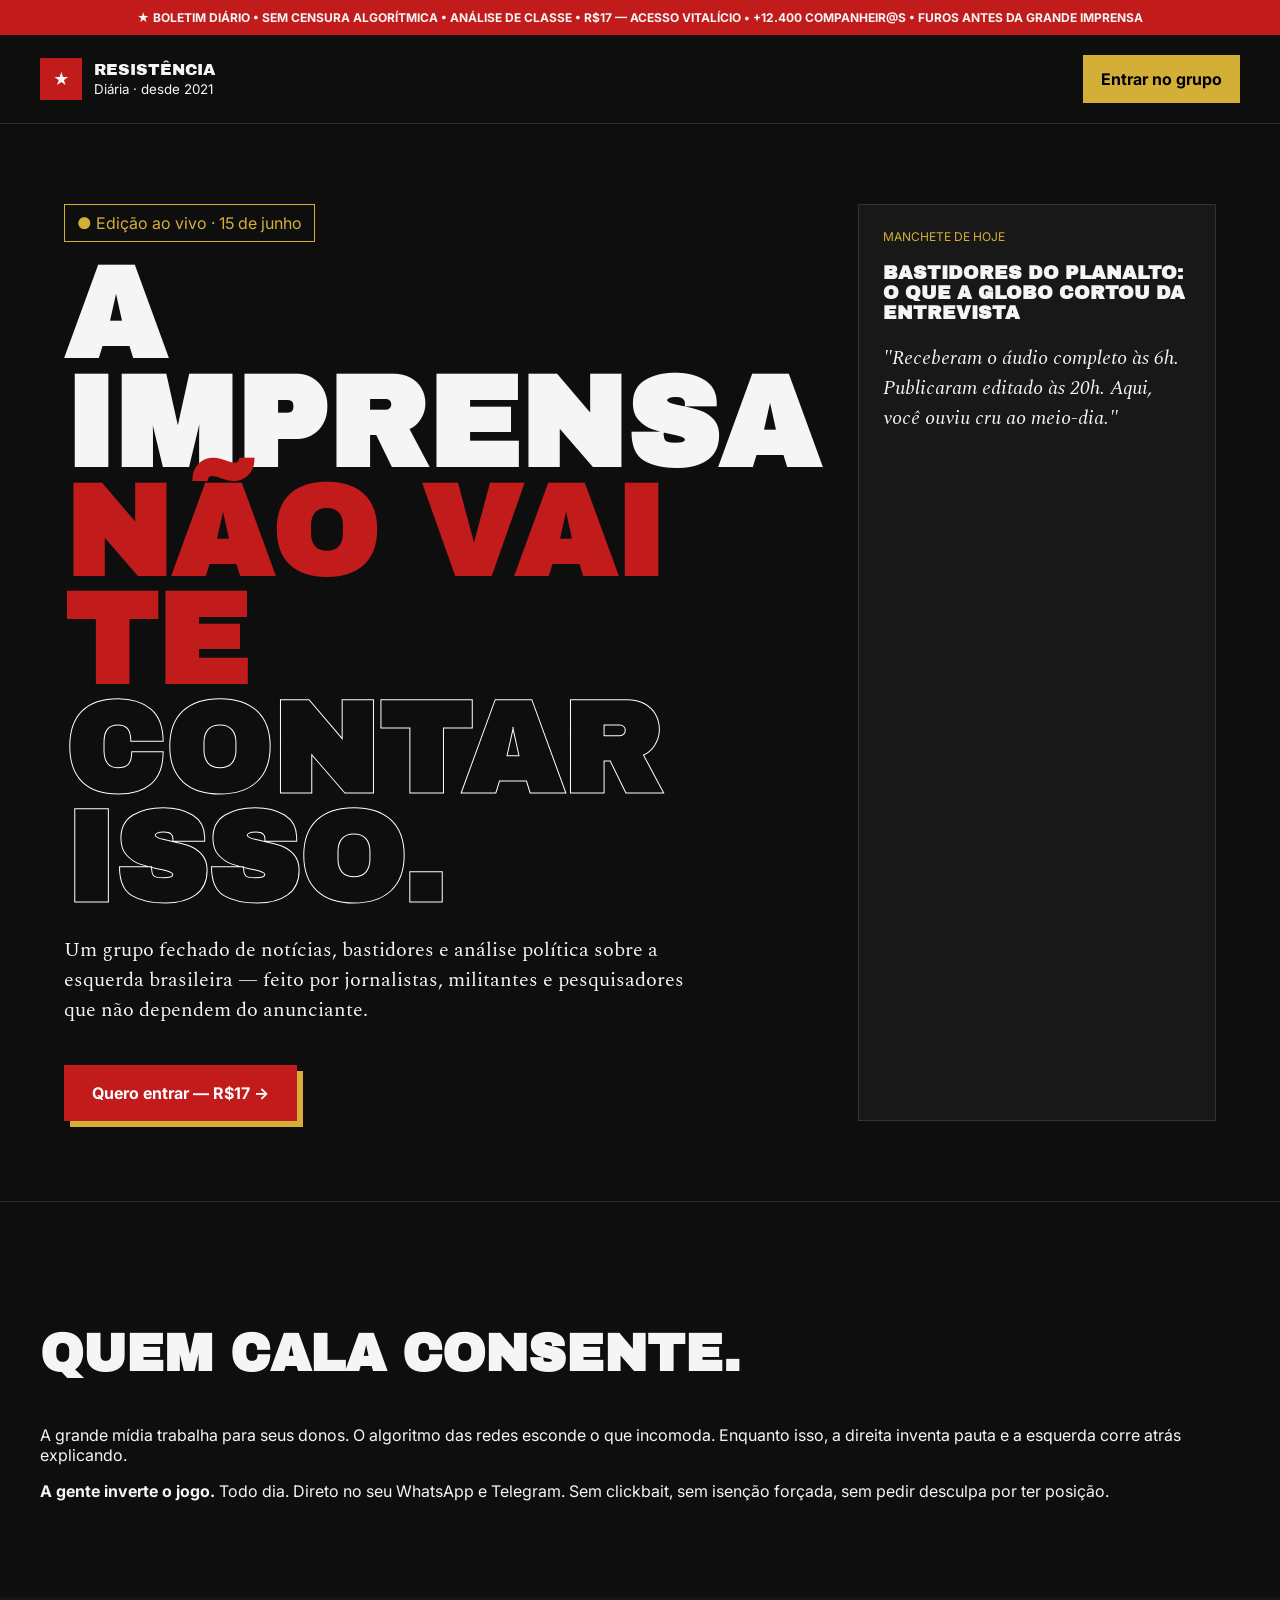
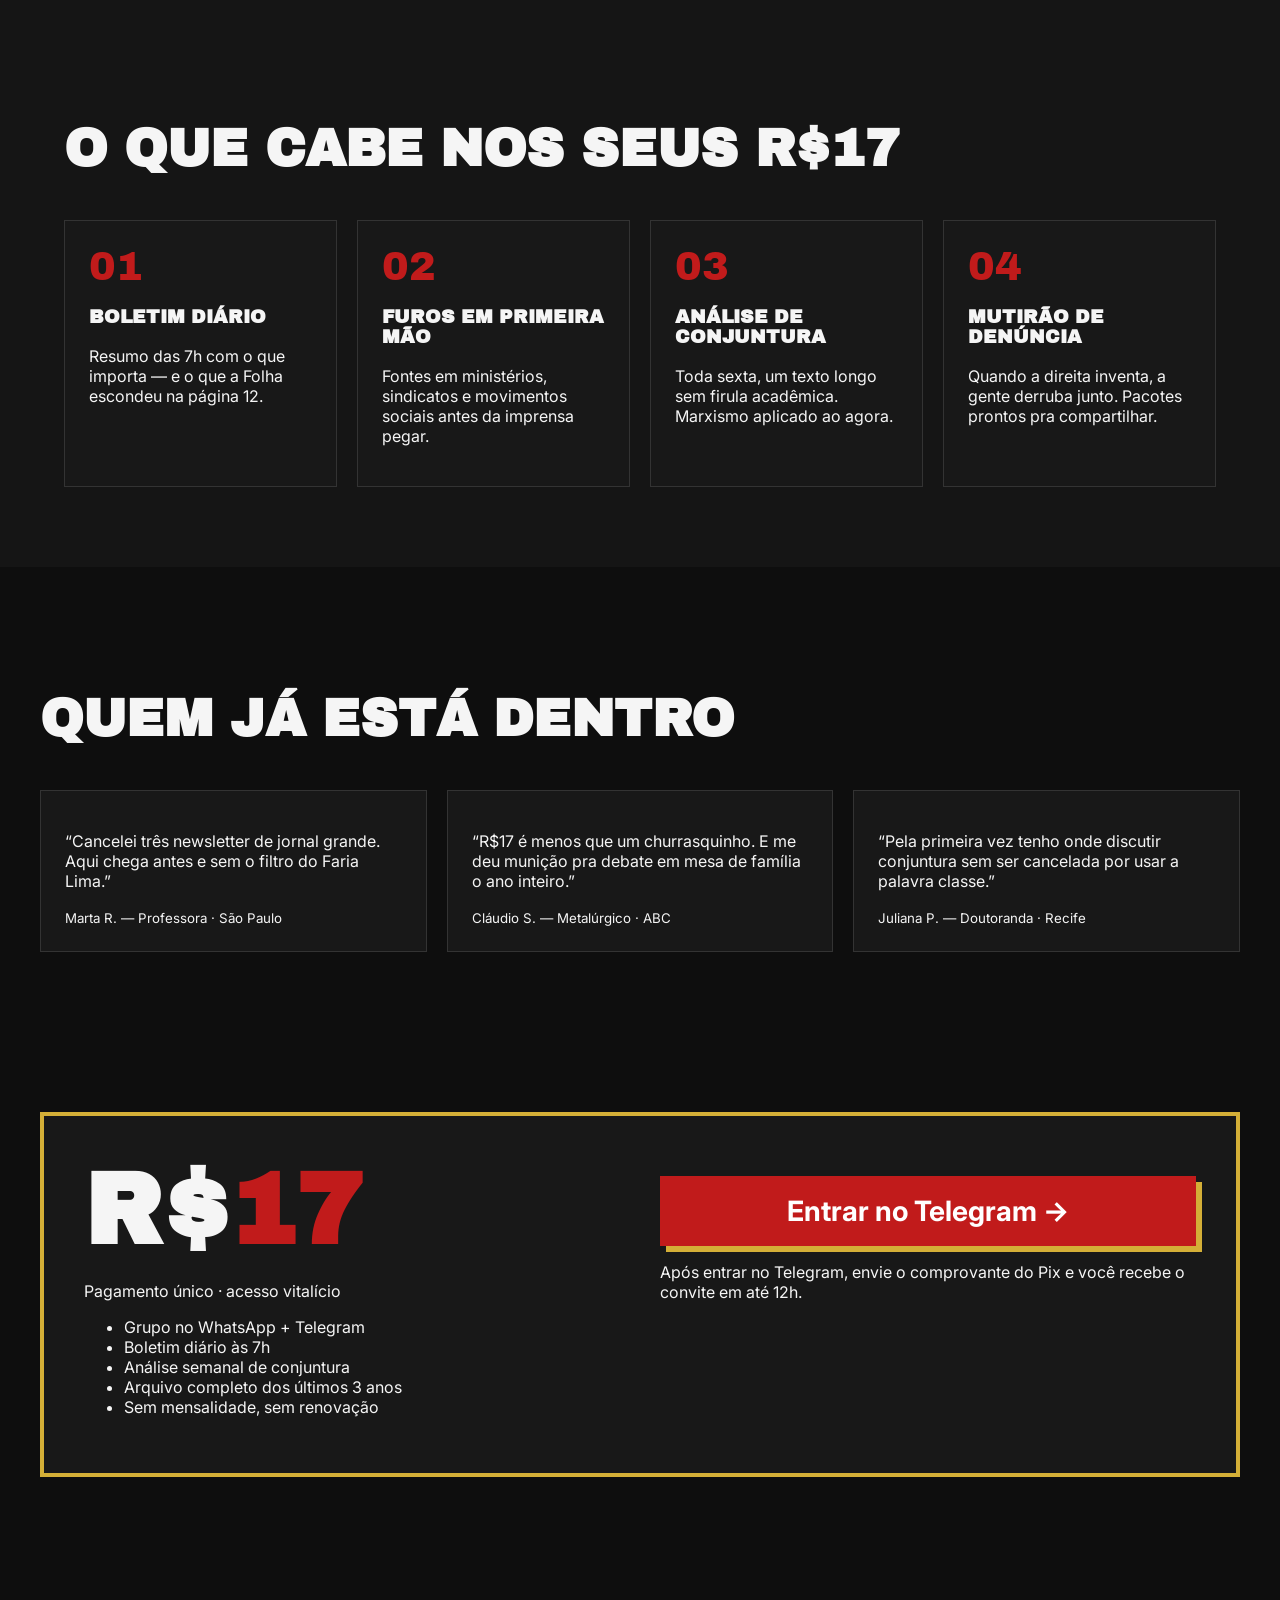
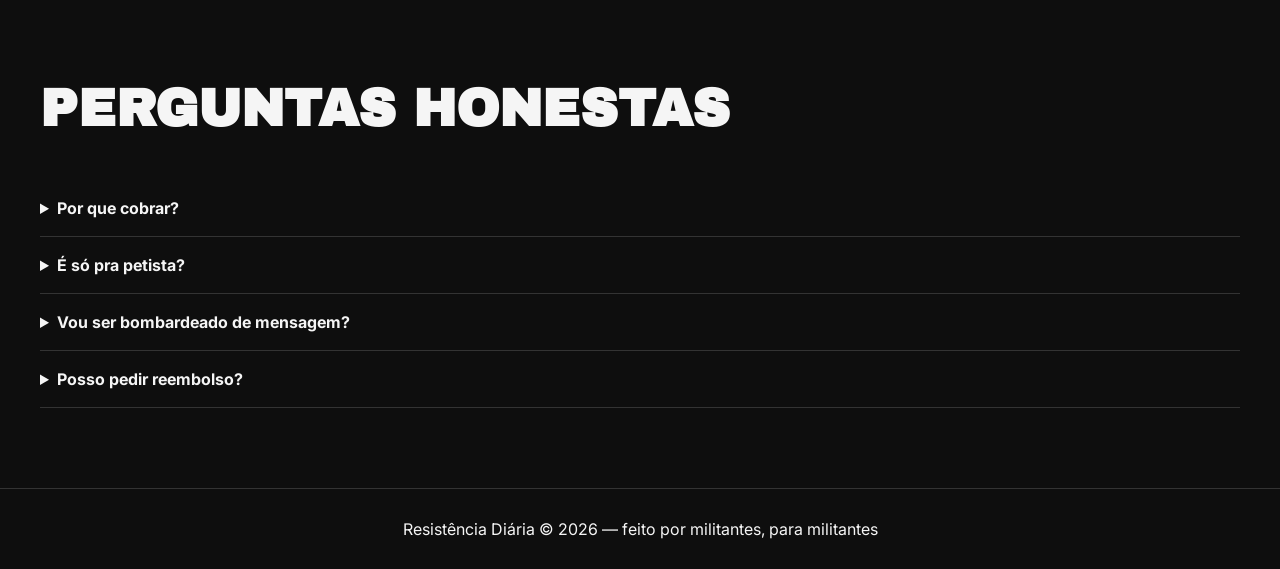
==== index.html @ 7bcd00c2 "Rename resistencia-diaria-completo.html to index.html" ====
<!DOCTYPE html>
<html lang="pt-BR">
<head>
<meta charset="utf-8">
<meta name="viewport" content="width=device-width,initial-scale=1">
<title>Resistência Diária — Notícias da Esquerda Brasileira</title>
<link href="https://fonts.googleapis.com/css2?family=Archivo+Black&family=Inter:wght@400;500;600;700&family=Spectral:wght@400;600&display=swap" rel="stylesheet">
<link rel="stylesheet" href="style.css">
</head>
<body>
<div class="ticker"><div class="track">★ Boletim diário • Sem censura algorítmica • Análise de classe • R$17 — Acesso vitalício • +12.400 companheir@s • Furos antes da grande imprensa</div></div>

<header>
<div class="container nav">
<div class="brand"><div class="logo">★</div><div><div class="title">RESISTÊNCIA</div><small>Diária · desde 2021</small></div></div>
<a href="#assinar" class="gold-btn">Entrar no grupo</a>
</div>
</header>

<section class="hero">
<div class="container hero-grid">
<div>
<div class="badge">● Edição ao vivo · 15 de junho</div>
<h1>A imprensa <span class="red">não vai te</span> <span class="outline">contar isso.</span></h1>
<p>Um grupo fechado de notícias, bastidores e análise política sobre a esquerda brasileira — feito por jornalistas, militantes e pesquisadores que não dependem do anunciante.</p>
<a href="#assinar" class="cta">Quero entrar — R$17 →</a>
</div>
<div class="newsbox">
<div class="gold">MANCHETE DE HOJE</div>
<h3>Bastidores do Planalto: o que a Globo cortou da entrevista</h3>
<p><em>"Receberam o áudio completo às 6h. Publicaram editado às 20h. Aqui, você ouviu cru ao meio-dia."</em></p>
</div>
</div>
</section>

<section class="section container">
<h2>Quem cala consente.</h2>
<p>A grande mídia trabalha para seus donos. O algoritmo das redes esconde o que incomoda. Enquanto isso, a direita inventa pauta e a esquerda corre atrás explicando.</p>
<p><strong>A gente inverte o jogo.</strong> Todo dia. Direto no seu WhatsApp e Telegram. Sem clickbait, sem isenção forçada, sem pedir desculpa por ter posição.</p>
</section>

<section class="section alt">
<div class="container">
<h2>O que cabe nos seus R$17</h2>
<div class="cards">
<div class="card"><span>01</span><h3>Boletim diário</h3><p>Resumo das 7h com o que importa — e o que a Folha escondeu na página 12.</p></div>
<div class="card"><span>02</span><h3>Furos em primeira mão</h3><p>Fontes em ministérios, sindicatos e movimentos sociais antes da imprensa pegar.</p></div>
<div class="card"><span>03</span><h3>Análise de conjuntura</h3><p>Toda sexta, um texto longo sem firula acadêmica. Marxismo aplicado ao agora.</p></div>
<div class="card"><span>04</span><h3>Mutirão de denúncia</h3><p>Quando a direita inventa, a gente derruba junto. Pacotes prontos pra compartilhar.</p></div>
</div>
</div>
</section>

<section class="section container">
<h2>Quem já está dentro</h2>
<div class="cards">
<div class="card"><p>“Cancelei três newsletter de jornal grande. Aqui chega antes e sem o filtro do Faria Lima.”</p><small>Marta R. — Professora · São Paulo</small></div>
<div class="card"><p>“R$17 é menos que um churrasquinho. E me deu munição pra debate em mesa de família o ano inteiro.”</p><small>Cláudio S. — Metalúrgico · ABC</small></div>
<div class="card"><p>“Pela primeira vez tenho onde discutir conjuntura sem ser cancelada por usar a palavra classe.”</p><small>Juliana P. — Doutoranda · Recife</small></div>
</div>
</section>

<section id="assinar" class="offer">
<div class="container offerbox">
<div>
<h2>R$<span>17</span></h2>
<p>Pagamento único · acesso vitalício</p>
<ul>
<li>Grupo no WhatsApp + Telegram</li>
<li>Boletim diário às 7h</li>
<li>Análise semanal de conjuntura</li>
<li>Arquivo completo dos últimos 3 anos</li>
<li>Sem mensalidade, sem renovação</li>
</ul>
</div>
<div>
<a class="cta big" href="#">Entrar no Telegram →</a>
<p>Após entrar no Telegram, envie o comprovante do Pix e você recebe o convite em até 12h.</p>
</div>
</div>
</section>

<section class="section container">
<h2>Perguntas honestas</h2>
<details><summary>Por que cobrar?</summary><p>Porque conteúdo independente não se sustenta com curtida.</p></details>
<details><summary>É só pra petista?</summary><p>Não. É para quem entende que a disputa hoje é de classe.</p></details>
<details><summary>Vou ser bombardeado de mensagem?</summary><p>O grupo principal é silencioso.</p></details>
<details><summary>Posso pedir reembolso?</summary><p>Sim. Em até 7 dias.</p></details>
</section>

<footer><div class="container">Resistência Diária © 2026 — feito por militantes, para militantes</div></footer>
</body></html>
---- style.css ----
:root{--bg:#0e0e0e;--card:#181818;--red:#c11b1b;--gold:#d4af37;--text:#f5f5f5}
*{box-sizing:border-box}body{margin:0;background:var(--bg);color:var(--text);font-family:Inter,sans-serif}
.container{max-width:1200px;margin:auto;padding:0 24px}
.ticker{background:var(--red);padding:10px;font-weight:700;text-transform:uppercase;font-size:12px}
.track{text-align:center}
header{border-bottom:1px solid #2d2d2d}
.nav{display:flex;justify-content:space-between;align-items:center;padding:20px 0}
.brand{display:flex;gap:12px;align-items:center}.logo{width:42px;height:42px;background:var(--red);display:grid;place-items:center}
.title,h1,h2,h3{font-family:'Archivo Black',sans-serif;text-transform:uppercase}
.gold-btn,.cta{text-decoration:none;font-weight:700}
.gold-btn{background:var(--gold);color:#000;padding:14px 18px}
.hero{padding:80px 0;border-bottom:1px solid #2d2d2d}
.hero-grid{display:grid;grid-template-columns:2fr 1fr;gap:40px}
.badge{display:inline-block;border:1px solid var(--gold);padding:8px 12px;color:var(--gold);margin-bottom:20px}
h1{font-size:clamp(60px,10vw,130px);line-height:.85;margin:0}
.red{color:var(--red)} .outline{-webkit-text-stroke:1px #fff;color:transparent}
.hero p{max-width:650px;font-family:Spectral,serif;font-size:20px}
.cta{display:inline-block;background:var(--red);color:#fff;padding:18px 28px;margin-top:20px;box-shadow:6px 6px 0 var(--gold)}
.newsbox,.card{background:var(--card);border:1px solid #333;padding:24px}
.gold{color:var(--gold);font-size:12px}
.section{padding:80px 0}.section h2{font-size:52px}
.alt{background:#151515}
.cards{display:grid;grid-template-columns:repeat(auto-fit,minmax(250px,1fr));gap:20px}
.card span{font-size:40px;color:var(--red);font-family:'Archivo Black'}
.offer{padding:80px 0}
.offerbox{border:4px solid var(--gold);padding:40px;display:grid;grid-template-columns:1fr 1fr;gap:40px;background:var(--card)}
.offer h2{font-size:100px;margin:0}.offer h2 span{color:var(--red)}
.big{font-size:28px;text-align:center;width:100%}
details{border-bottom:1px solid #333;padding:18px 0} summary{cursor:pointer;font-weight:700}
footer{border-top:1px solid #333;padding:30px 0;text-align:center}
@media(max-width:768px){.hero-grid,.offerbox{grid-template-columns:1fr}h1{font-size:64px}.section h2{font-size:38px}}
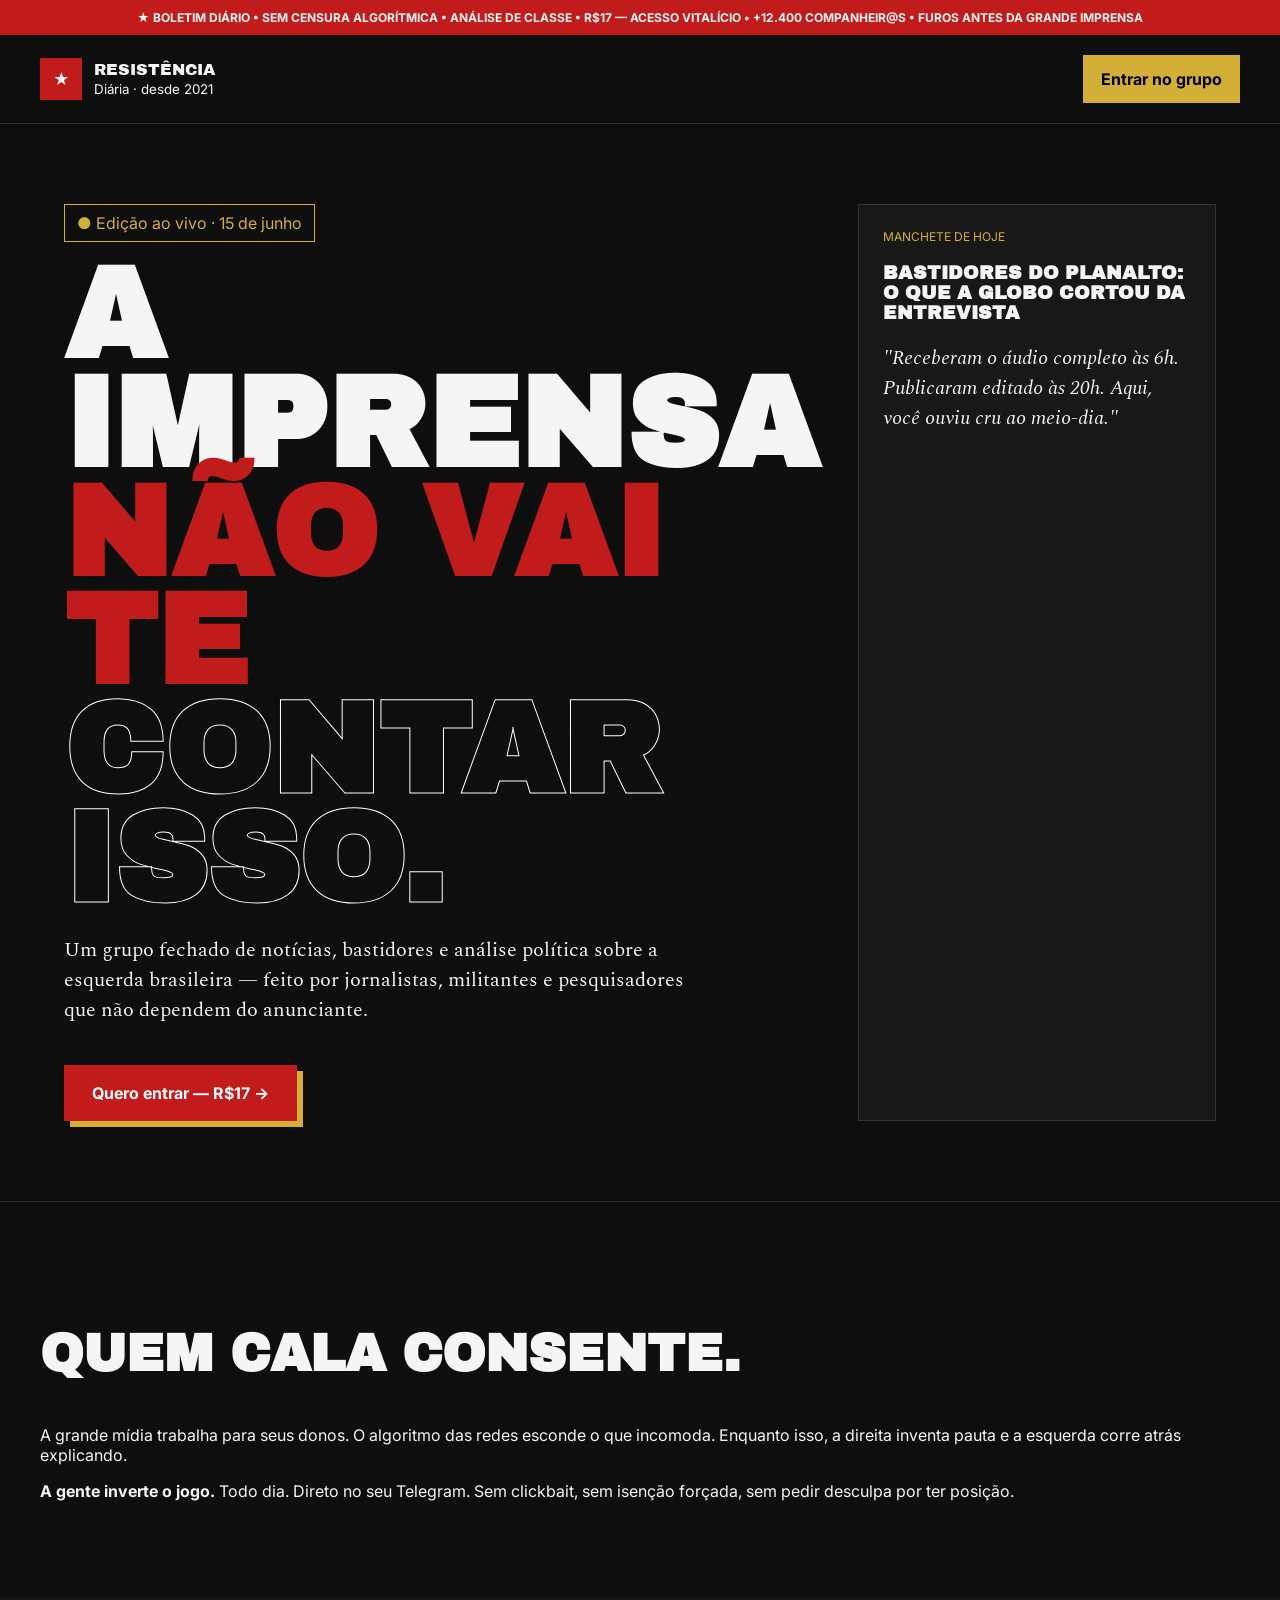
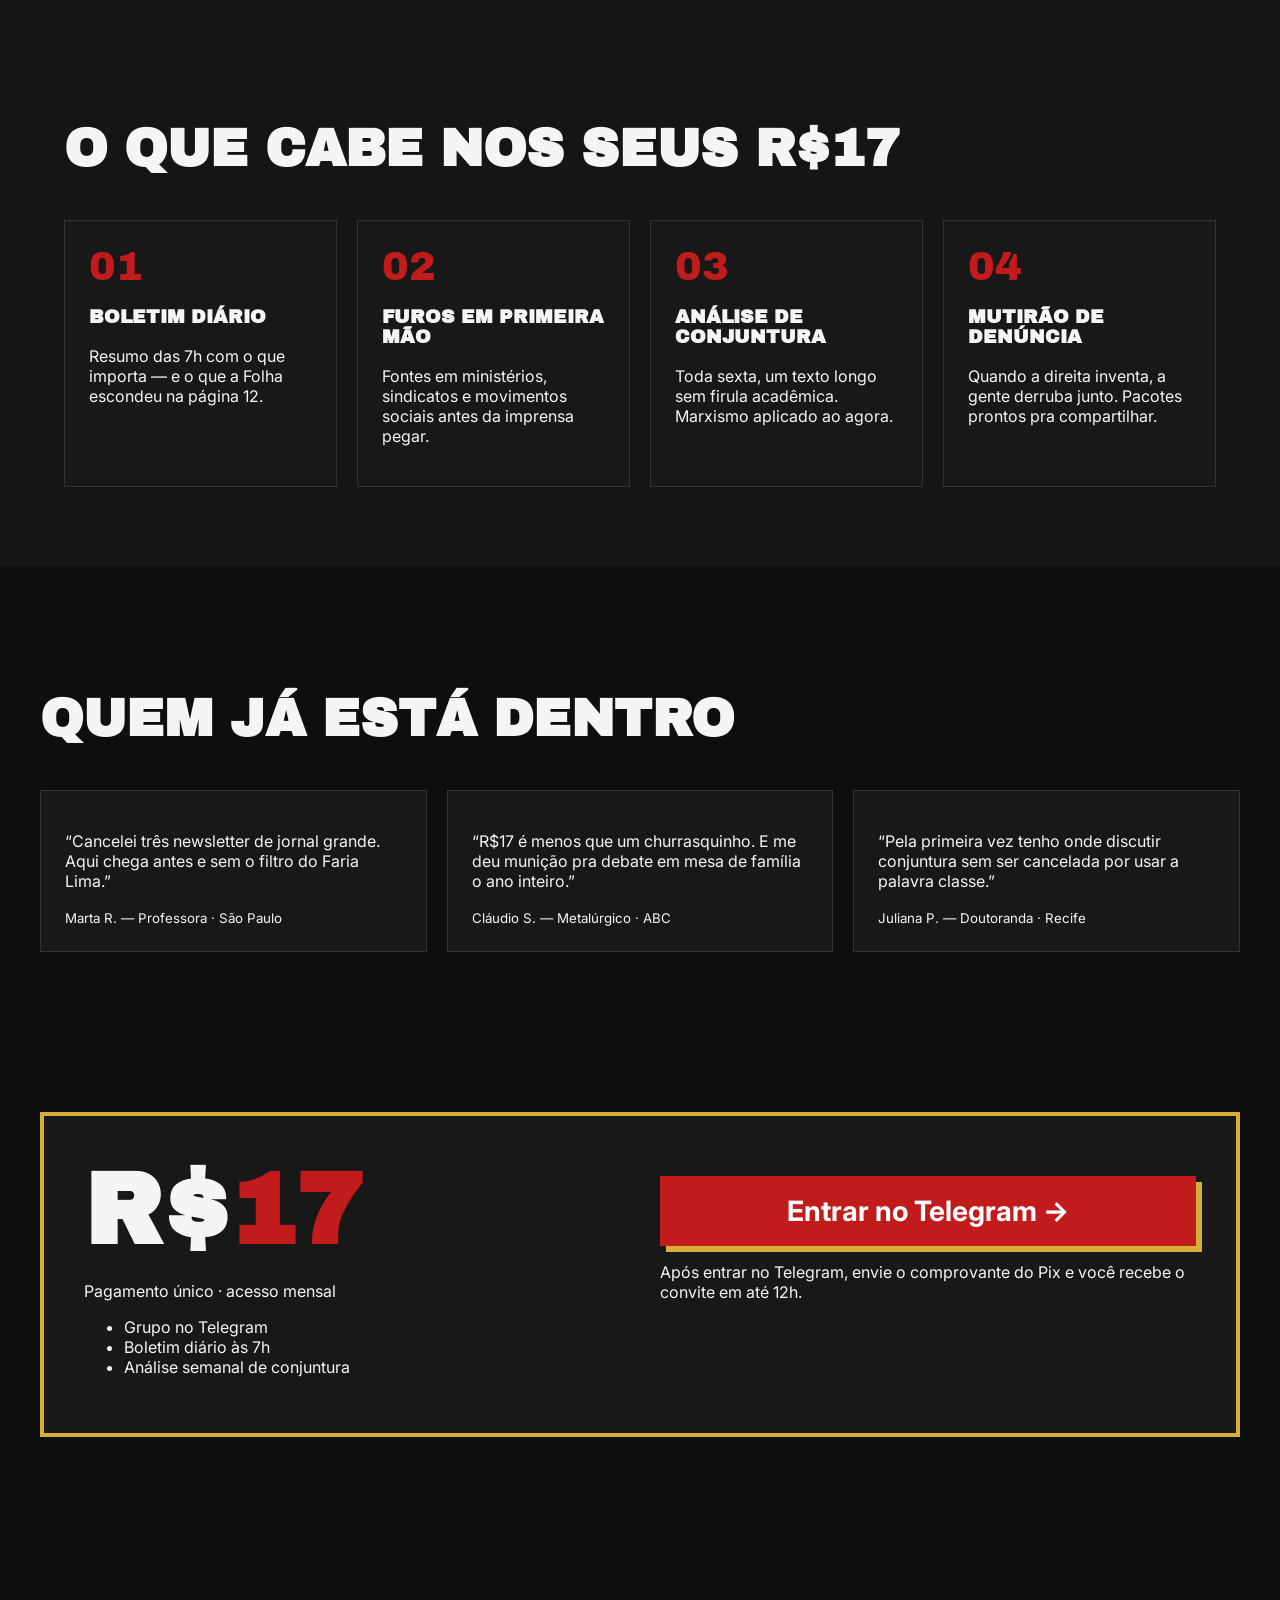
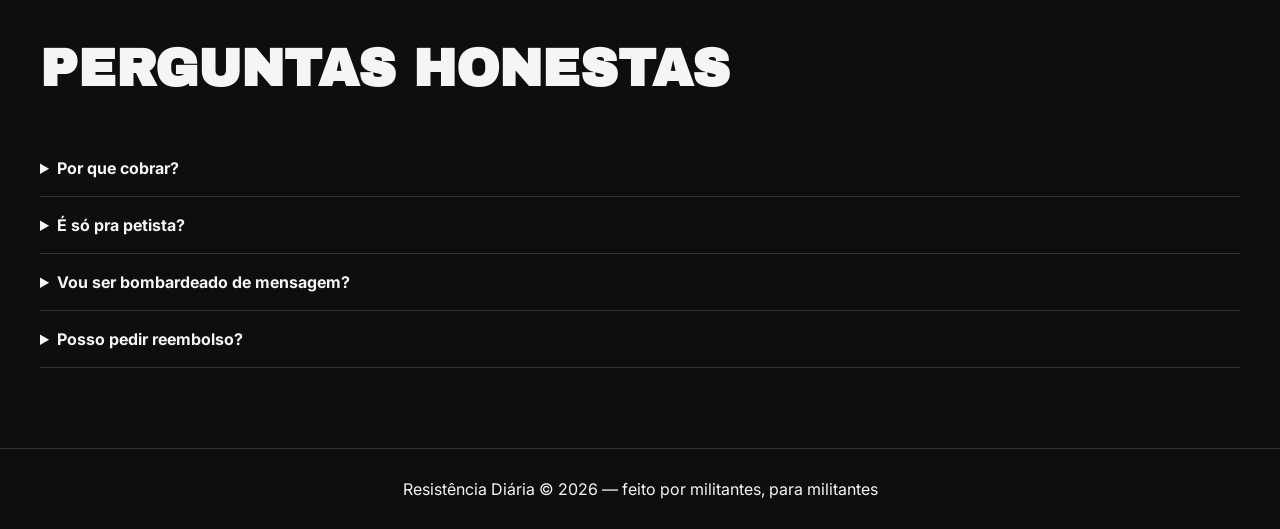
==== commit 62b2ea90: "Update index.html" ====
--- a/index.html
+++ b/index.html
@@ -13,7 +13,7 @@
 <header>
 <div class="container nav">
 <div class="brand"><div class="logo">★</div><div><div class="title">RESISTÊNCIA</div><small>Diária · desde 2021</small></div></div>
-<a href="#assinar" class="gold-btn">Entrar no grupo</a>
+<a href="https://go.perfectpay.com.br/PPU38CQD8IK" class="gold-btn">Entrar no grupo</a>
 </div>
 </header>
 
@@ -23,7 +23,7 @@
 <div class="badge">● Edição ao vivo · 15 de junho</div>
 <h1>A imprensa <span class="red">não vai te</span> <span class="outline">contar isso.</span></h1>
 <p>Um grupo fechado de notícias, bastidores e análise política sobre a esquerda brasileira — feito por jornalistas, militantes e pesquisadores que não dependem do anunciante.</p>
-<a href="#assinar" class="cta">Quero entrar — R$17 →</a>
+<a href="https://go.perfectpay.com.br/PPU38CQD8IK" class="cta">Quero entrar — R$17 →</a>
 </div>
 <div class="newsbox">
 <div class="gold">MANCHETE DE HOJE</div>
@@ -36,7 +36,7 @@
 <section class="section container">
 <h2>Quem cala consente.</h2>
 <p>A grande mídia trabalha para seus donos. O algoritmo das redes esconde o que incomoda. Enquanto isso, a direita inventa pauta e a esquerda corre atrás explicando.</p>
-<p><strong>A gente inverte o jogo.</strong> Todo dia. Direto no seu WhatsApp e Telegram. Sem clickbait, sem isenção forçada, sem pedir desculpa por ter posição.</p>
+<p><strong>A gente inverte o jogo.</strong> Todo dia. Direto no seu Telegram. Sem clickbait, sem isenção forçada, sem pedir desculpa por ter posição.</p>
 </section>
 
 <section class="section alt">
@@ -64,17 +64,15 @@
 <div class="container offerbox">
 <div>
 <h2>R$<span>17</span></h2>
-<p>Pagamento único · acesso vitalício</p>
+<p>Pagamento único · acesso mensal</p>
 <ul>
-<li>Grupo no WhatsApp + Telegram</li>
+<li>Grupo no Telegram</li>
 <li>Boletim diário às 7h</li>
 <li>Análise semanal de conjuntura</li>
-<li>Arquivo completo dos últimos 3 anos</li>
-<li>Sem mensalidade, sem renovação</li>
 </ul>
 </div>
 <div>
-<a class="cta big" href="#">Entrar no Telegram →</a>
+<a class="cta big" href="https://go.perfectpay.com.br/PPU38CQD8IK">Entrar no Telegram →</a>
 <p>Após entrar no Telegram, envie o comprovante do Pix e você recebe o convite em até 12h.</p>
 </div>
 </div>
